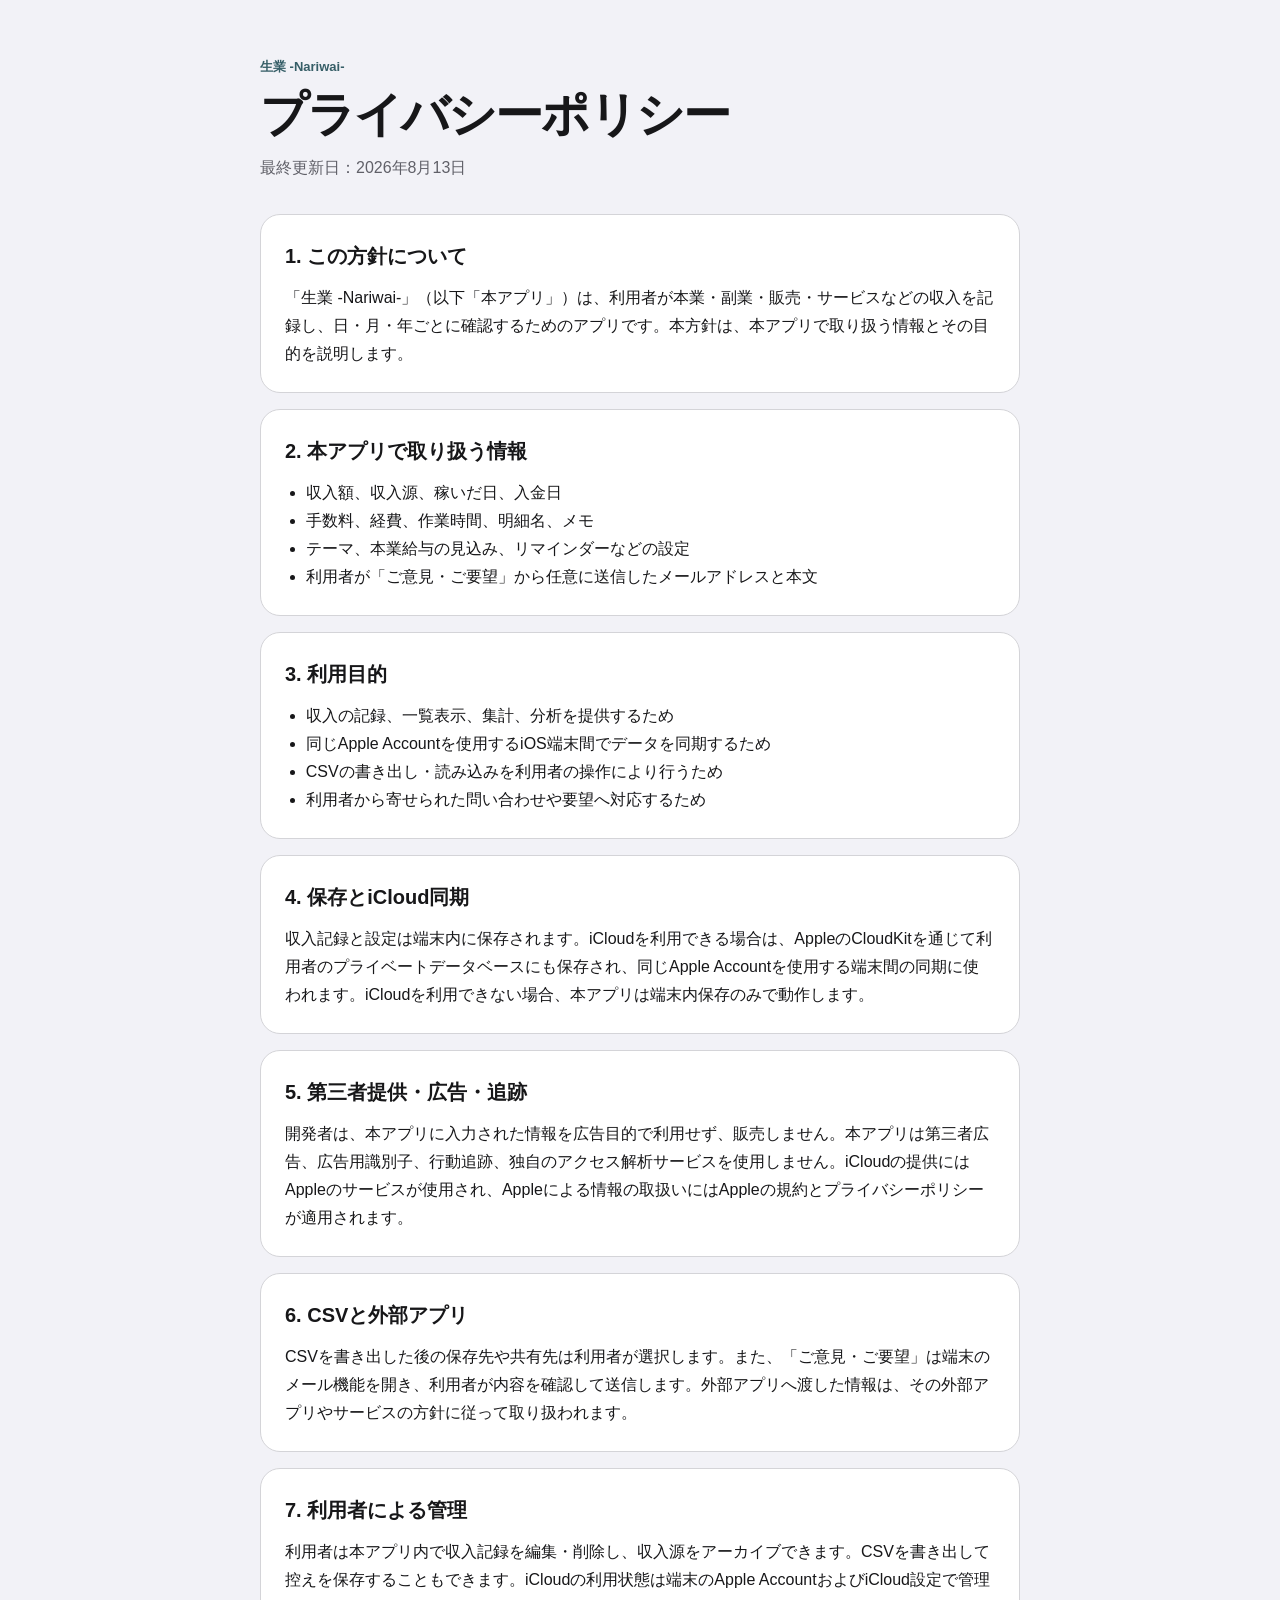
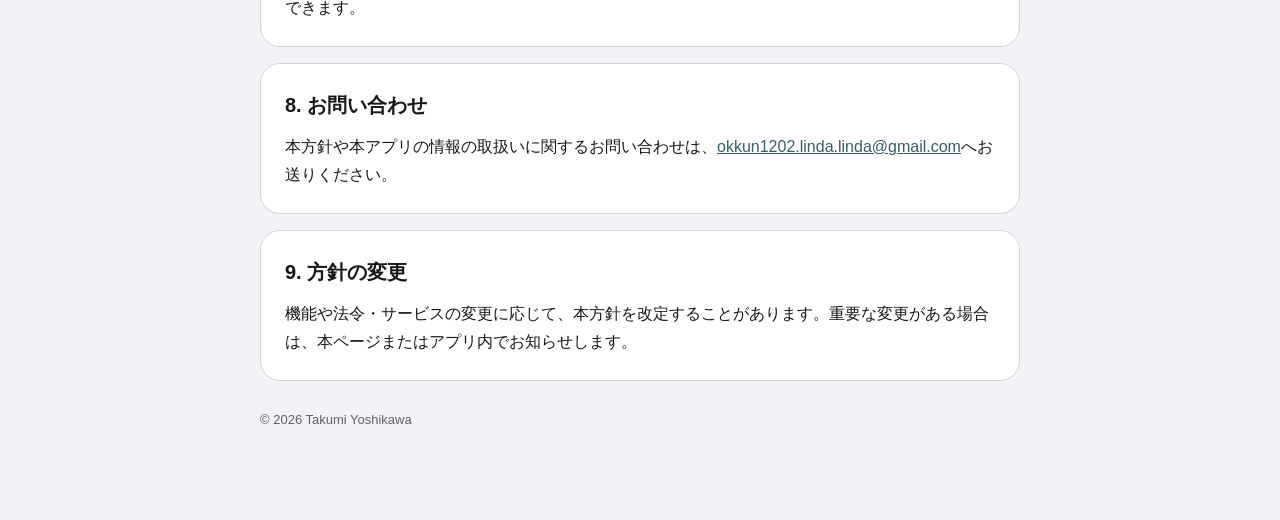
==== privacy/index.html @ fc528f3b "Add approved privacy policy" ====
<!doctype html>
<html lang="ja">
<head>
  <meta charset="utf-8">
  <meta name="viewport" content="width=device-width, initial-scale=1">
  <title>プライバシーポリシー｜生業 -Nariwai-</title>
  <meta name="description" content="生業 -Nariwai- のプライバシーポリシーです。">
  <style>
    :root { color-scheme: light dark; --accent:#365e67; --bg:#f2f2f7; --surface:#fff; --text:#171719; --muted:#606068; --line:#d4d4d8; }
    @media (prefers-color-scheme: dark) { :root { --bg:#000; --surface:#1c1c1e; --text:#f5f5f7; --muted:#aaaab2; --line:#3a3a3c; } }
    * { box-sizing:border-box; }
    body { margin:0; background:var(--bg); color:var(--text); font-family:-apple-system,BlinkMacSystemFont,"Hiragino Sans","Yu Gothic",sans-serif; line-height:1.75; }
    main { width:min(760px,calc(100% - 32px)); margin:0 auto; padding:56px 0 88px; }
    header { margin-bottom:32px; }
    .eyebrow { margin:0 0 8px; color:var(--accent); font-size:13px; font-weight:700; }
    h1 { margin:0; font-size:clamp(30px,7vw,48px); letter-spacing:-.04em; line-height:1.15; }
    .updated { margin:12px 0 0; color:var(--muted); }
    section { margin-top:16px; padding:24px; border:1px solid var(--line); border-radius:20px; background:var(--surface); }
    h2 { margin:0 0 10px; font-size:20px; }
    p, ul { margin:0; }
    ul { padding-left:1.3em; }
    a { color:var(--accent); }
    footer { margin-top:28px; color:var(--muted); font-size:13px; }
  </style>
</head>
<body>
  <main>
    <header>
      <p class="eyebrow">生業 -Nariwai-</p>
      <h1>プライバシーポリシー</h1>
      <p class="updated">最終更新日：2026年8月13日</p>
    </header>

    <section>
      <h2>1. この方針について</h2>
      <p>「生業 -Nariwai-」（以下「本アプリ」）は、利用者が本業・副業・販売・サービスなどの収入を記録し、日・月・年ごとに確認するためのアプリです。本方針は、本アプリで取り扱う情報とその目的を説明します。</p>
    </section>

    <section>
      <h2>2. 本アプリで取り扱う情報</h2>
      <ul>
        <li>収入額、収入源、稼いだ日、入金日</li>
        <li>手数料、経費、作業時間、明細名、メモ</li>
        <li>テーマ、本業給与の見込み、リマインダーなどの設定</li>
        <li>利用者が「ご意見・ご要望」から任意に送信したメールアドレスと本文</li>
      </ul>
    </section>

    <section>
      <h2>3. 利用目的</h2>
      <ul>
        <li>収入の記録、一覧表示、集計、分析を提供するため</li>
        <li>同じApple Accountを使用するiOS端末間でデータを同期するため</li>
        <li>CSVの書き出し・読み込みを利用者の操作により行うため</li>
        <li>利用者から寄せられた問い合わせや要望へ対応するため</li>
      </ul>
    </section>

    <section>
      <h2>4. 保存とiCloud同期</h2>
      <p>収入記録と設定は端末内に保存されます。iCloudを利用できる場合は、AppleのCloudKitを通じて利用者のプライベートデータベースにも保存され、同じApple Accountを使用する端末間の同期に使われます。iCloudを利用できない場合、本アプリは端末内保存のみで動作します。</p>
    </section>

    <section>
      <h2>5. 第三者提供・広告・追跡</h2>
      <p>開発者は、本アプリに入力された情報を広告目的で利用せず、販売しません。本アプリは第三者広告、広告用識別子、行動追跡、独自のアクセス解析サービスを使用しません。iCloudの提供にはAppleのサービスが使用され、Appleによる情報の取扱いにはAppleの規約とプライバシーポリシーが適用されます。</p>
    </section>

    <section>
      <h2>6. CSVと外部アプリ</h2>
      <p>CSVを書き出した後の保存先や共有先は利用者が選択します。また、「ご意見・ご要望」は端末のメール機能を開き、利用者が内容を確認して送信します。外部アプリへ渡した情報は、その外部アプリやサービスの方針に従って取り扱われます。</p>
    </section>

    <section>
      <h2>7. 利用者による管理</h2>
      <p>利用者は本アプリ内で収入記録を編集・削除し、収入源をアーカイブできます。CSVを書き出して控えを保存することもできます。iCloudの利用状態は端末のApple AccountおよびiCloud設定で管理できます。</p>
    </section>

    <section>
      <h2>8. お問い合わせ</h2>
      <p>本方針や本アプリの情報の取扱いに関するお問い合わせは、<a href="mailto:okkun1202.linda.linda@gmail.com">okkun1202.linda.linda@gmail.com</a>へお送りください。</p>
    </section>

    <section>
      <h2>9. 方針の変更</h2>
      <p>機能や法令・サービスの変更に応じて、本方針を改定することがあります。重要な変更がある場合は、本ページまたはアプリ内でお知らせします。</p>
    </section>

    <footer>© 2026 Takumi Yoshikawa</footer>
  </main>
</body>
</html>
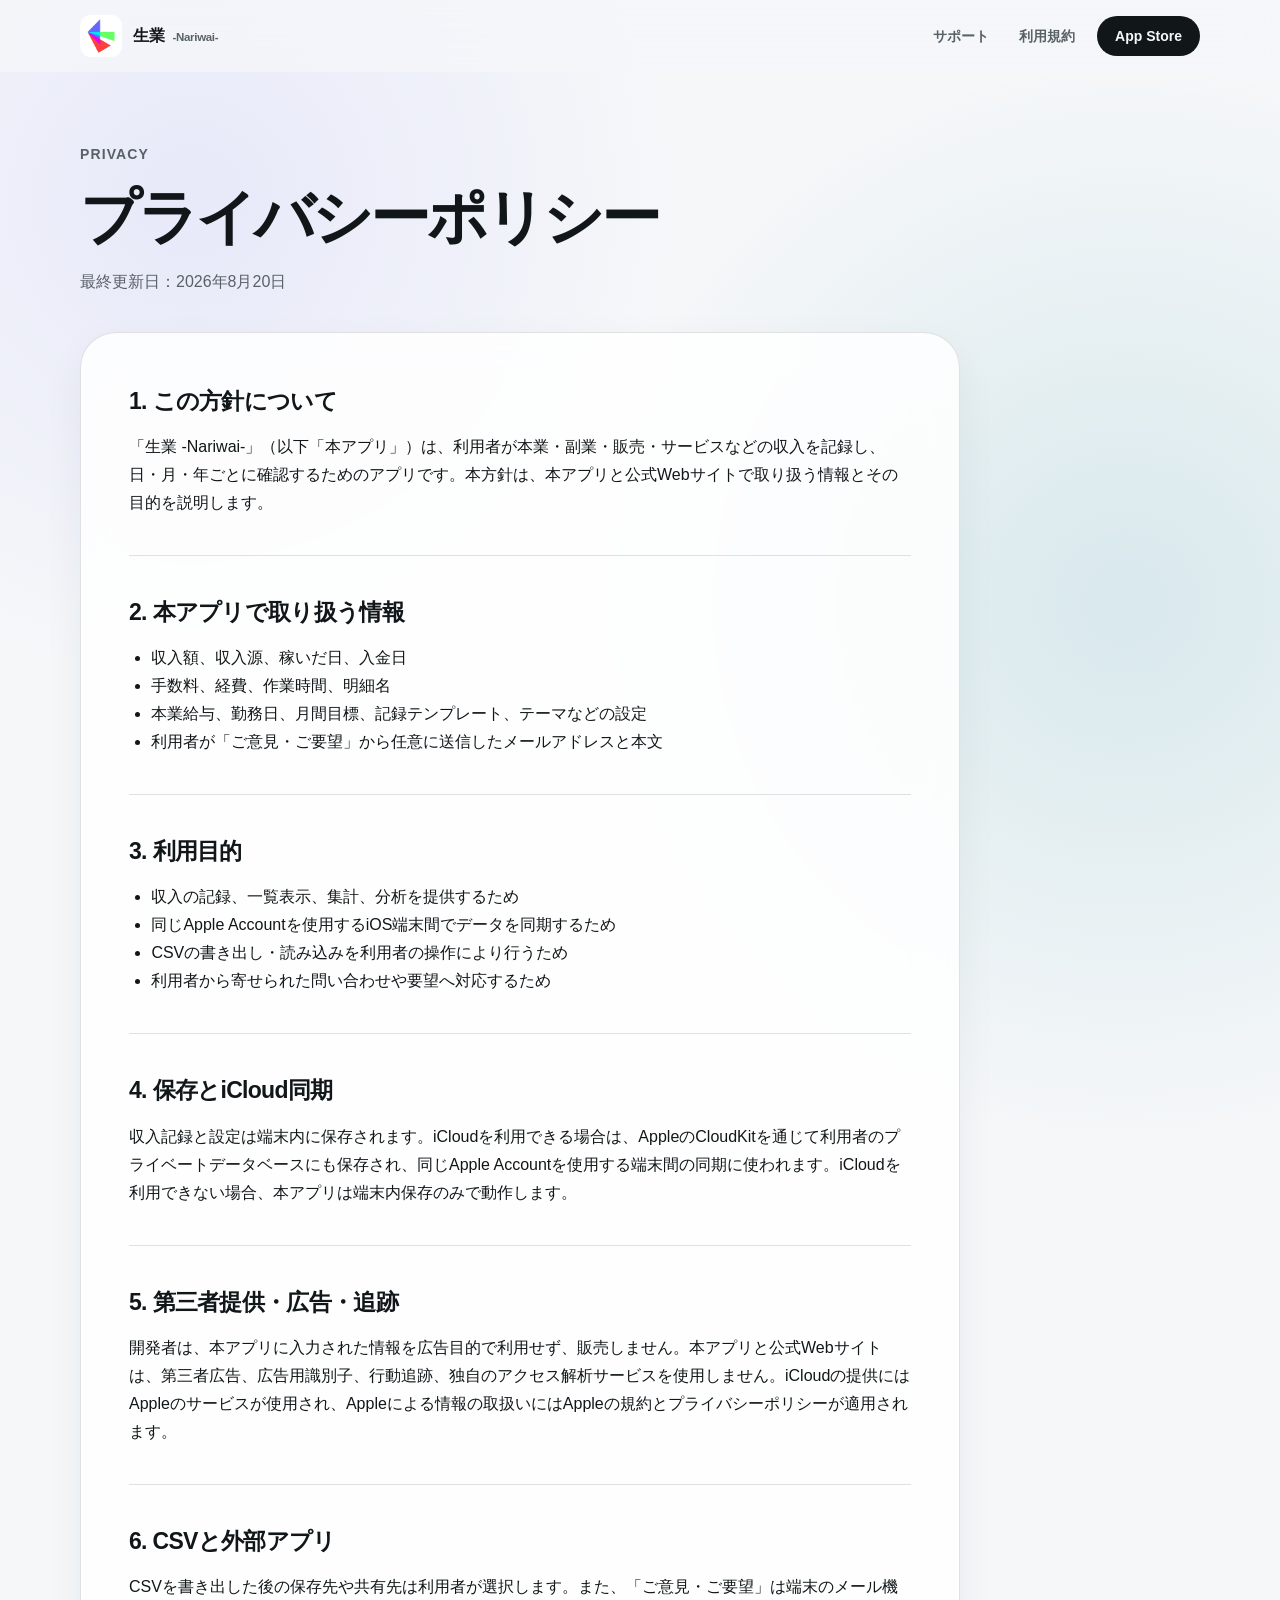
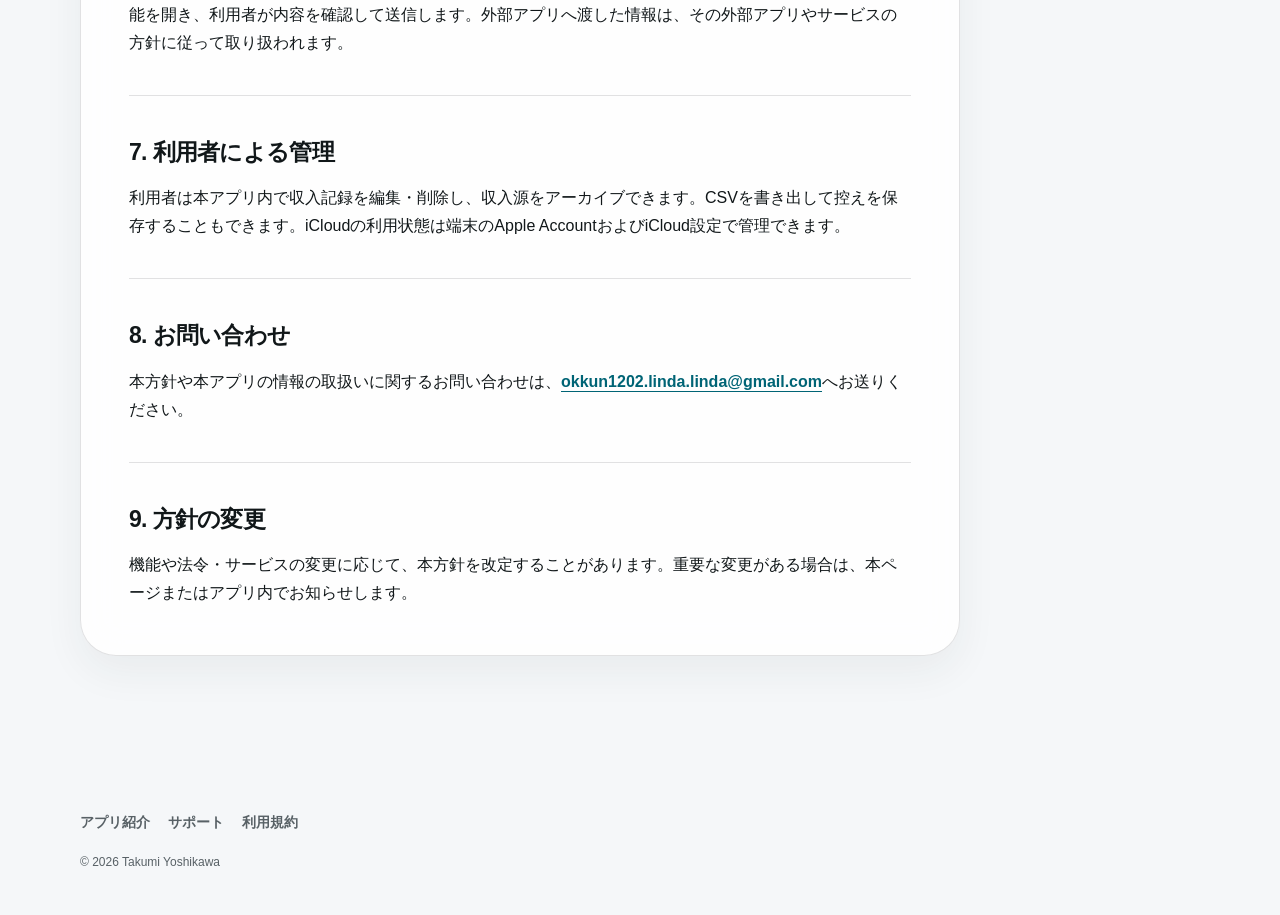
==== commit 5ae0e234: "Build official Nariwai landing page" ====
--- a/privacy/index.html
+++ b/privacy/index.html
@@ -1,92 +1,29 @@
 <!doctype html>
 <html lang="ja">
 <head>
-  <meta charset="utf-8">
-  <meta name="viewport" content="width=device-width, initial-scale=1">
+  <meta charset="utf-8"><meta name="viewport" content="width=device-width,initial-scale=1">
   <title>プライバシーポリシー｜生業 -Nariwai-</title>
-  <meta name="description" content="生業 -Nariwai- のプライバシーポリシーです。">
-  <style>
-    :root { color-scheme: light dark; --accent:#365e67; --bg:#f2f2f7; --surface:#fff; --text:#171719; --muted:#606068; --line:#d4d4d8; }
-    @media (prefers-color-scheme: dark) { :root { --bg:#000; --surface:#1c1c1e; --text:#f5f5f7; --muted:#aaaab2; --line:#3a3a3c; } }
-    * { box-sizing:border-box; }
-    body { margin:0; background:var(--bg); color:var(--text); font-family:-apple-system,BlinkMacSystemFont,"Hiragino Sans","Yu Gothic",sans-serif; line-height:1.75; }
-    main { width:min(760px,calc(100% - 32px)); margin:0 auto; padding:56px 0 88px; }
-    header { margin-bottom:32px; }
-    .eyebrow { margin:0 0 8px; color:var(--accent); font-size:13px; font-weight:700; }
-    h1 { margin:0; font-size:clamp(30px,7vw,48px); letter-spacing:-.04em; line-height:1.15; }
-    .updated { margin:12px 0 0; color:var(--muted); }
-    section { margin-top:16px; padding:24px; border:1px solid var(--line); border-radius:20px; background:var(--surface); }
-    h2 { margin:0 0 10px; font-size:20px; }
-    p, ul { margin:0; }
-    ul { padding-left:1.3em; }
-    a { color:var(--accent); }
-    footer { margin-top:28px; color:var(--muted); font-size:13px; }
-  </style>
+  <meta name="description" content="生業 -Nariwai- が取り扱う情報、端末内保存、iCloud同期、広告・追跡の有無について説明します。">
+  <link rel="canonical" href="https://okkun1202lindalinda-ship-it.github.io/nariwai-app/privacy/">
+  <link rel="icon" href="../assets/app-icon.png" type="image/png"><link rel="stylesheet" href="../assets/styles.css">
 </head>
 <body>
-  <main>
-    <header>
-      <p class="eyebrow">生業 -Nariwai-</p>
-      <h1>プライバシーポリシー</h1>
-      <p class="updated">最終更新日：2026年8月13日</p>
-    </header>
-
-    <section>
-      <h2>1. この方針について</h2>
-      <p>「生業 -Nariwai-」（以下「本アプリ」）は、利用者が本業・副業・販売・サービスなどの収入を記録し、日・月・年ごとに確認するためのアプリです。本方針は、本アプリで取り扱う情報とその目的を説明します。</p>
-    </section>
-
-    <section>
-      <h2>2. 本アプリで取り扱う情報</h2>
-      <ul>
-        <li>収入額、収入源、稼いだ日、入金日</li>
-        <li>手数料、経費、作業時間、明細名、メモ</li>
-        <li>テーマ、本業給与の見込み、リマインダーなどの設定</li>
-        <li>利用者が「ご意見・ご要望」から任意に送信したメールアドレスと本文</li>
-      </ul>
-    </section>
-
-    <section>
-      <h2>3. 利用目的</h2>
-      <ul>
-        <li>収入の記録、一覧表示、集計、分析を提供するため</li>
-        <li>同じApple Accountを使用するiOS端末間でデータを同期するため</li>
-        <li>CSVの書き出し・読み込みを利用者の操作により行うため</li>
-        <li>利用者から寄せられた問い合わせや要望へ対応するため</li>
-      </ul>
-    </section>
-
-    <section>
-      <h2>4. 保存とiCloud同期</h2>
-      <p>収入記録と設定は端末内に保存されます。iCloudを利用できる場合は、AppleのCloudKitを通じて利用者のプライベートデータベースにも保存され、同じApple Accountを使用する端末間の同期に使われます。iCloudを利用できない場合、本アプリは端末内保存のみで動作します。</p>
-    </section>
-
-    <section>
-      <h2>5. 第三者提供・広告・追跡</h2>
-      <p>開発者は、本アプリに入力された情報を広告目的で利用せず、販売しません。本アプリは第三者広告、広告用識別子、行動追跡、独自のアクセス解析サービスを使用しません。iCloudの提供にはAppleのサービスが使用され、Appleによる情報の取扱いにはAppleの規約とプライバシーポリシーが適用されます。</p>
-    </section>
-
-    <section>
-      <h2>6. CSVと外部アプリ</h2>
-      <p>CSVを書き出した後の保存先や共有先は利用者が選択します。また、「ご意見・ご要望」は端末のメール機能を開き、利用者が内容を確認して送信します。外部アプリへ渡した情報は、その外部アプリやサービスの方針に従って取り扱われます。</p>
-    </section>
-
-    <section>
-      <h2>7. 利用者による管理</h2>
-      <p>利用者は本アプリ内で収入記録を編集・削除し、収入源をアーカイブできます。CSVを書き出して控えを保存することもできます。iCloudの利用状態は端末のApple AccountおよびiCloud設定で管理できます。</p>
-    </section>
-
-    <section>
-      <h2>8. お問い合わせ</h2>
-      <p>本方針や本アプリの情報の取扱いに関するお問い合わせは、<a href="mailto:okkun1202.linda.linda@gmail.com">okkun1202.linda.linda@gmail.com</a>へお送りください。</p>
-    </section>
-
-    <section>
-      <h2>9. 方針の変更</h2>
-      <p>機能や法令・サービスの変更に応じて、本方針を改定することがあります。重要な変更がある場合は、本ページまたはアプリ内でお知らせします。</p>
-    </section>
-
-    <footer>© 2026 Takumi Yoshikawa</footer>
-  </main>
+  <a class="skip-link" href="#main">本文へ移動</a>
+  <header class="site-header"><div class="container header-inner"><a class="brand" href="../"><img src="../assets/app-icon.png" alt="" width="42" height="42"><span>生業 <small>-Nariwai-</small></span></a><nav class="site-nav" aria-label="プライバシーメニュー"><a href="../support/">サポート</a><a href="../terms/">利用規約</a><a class="nav-cta" href="https://apps.apple.com/jp/app/%E7%94%9F%E6%A5%AD-nariwai/id6801045316">App Store</a></nav></div></header>
+  <main id="main" class="document-page"><div class="container">
+    <header class="document-header"><p class="eyebrow">PRIVACY</p><h1>プライバシーポリシー</h1><p>最終更新日：2026年8月20日</p></header>
+    <div class="document-card">
+      <section><h2>1. この方針について</h2><p>「生業 -Nariwai-」（以下「本アプリ」）は、利用者が本業・副業・販売・サービスなどの収入を記録し、日・月・年ごとに確認するためのアプリです。本方針は、本アプリと公式Webサイトで取り扱う情報とその目的を説明します。</p></section>
+      <section><h2>2. 本アプリで取り扱う情報</h2><ul><li>収入額、収入源、稼いだ日、入金日</li><li>手数料、経費、作業時間、明細名</li><li>本業給与、勤務日、月間目標、記録テンプレート、テーマなどの設定</li><li>利用者が「ご意見・ご要望」から任意に送信したメールアドレスと本文</li></ul></section>
+      <section><h2>3. 利用目的</h2><ul><li>収入の記録、一覧表示、集計、分析を提供するため</li><li>同じApple Accountを使用するiOS端末間でデータを同期するため</li><li>CSVの書き出し・読み込みを利用者の操作により行うため</li><li>利用者から寄せられた問い合わせや要望へ対応するため</li></ul></section>
+      <section><h2>4. 保存とiCloud同期</h2><p>収入記録と設定は端末内に保存されます。iCloudを利用できる場合は、AppleのCloudKitを通じて利用者のプライベートデータベースにも保存され、同じApple Accountを使用する端末間の同期に使われます。iCloudを利用できない場合、本アプリは端末内保存のみで動作します。</p></section>
+      <section><h2>5. 第三者提供・広告・追跡</h2><p>開発者は、本アプリに入力された情報を広告目的で利用せず、販売しません。本アプリと公式Webサイトは、第三者広告、広告用識別子、行動追跡、独自のアクセス解析サービスを使用しません。iCloudの提供にはAppleのサービスが使用され、Appleによる情報の取扱いにはAppleの規約とプライバシーポリシーが適用されます。</p></section>
+      <section><h2>6. CSVと外部アプリ</h2><p>CSVを書き出した後の保存先や共有先は利用者が選択します。また、「ご意見・ご要望」は端末のメール機能を開き、利用者が内容を確認して送信します。外部アプリへ渡した情報は、その外部アプリやサービスの方針に従って取り扱われます。</p></section>
+      <section><h2>7. 利用者による管理</h2><p>利用者は本アプリ内で収入記録を編集・削除し、収入源をアーカイブできます。CSVを書き出して控えを保存することもできます。iCloudの利用状態は端末のApple AccountおよびiCloud設定で管理できます。</p></section>
+      <section><h2>8. お問い合わせ</h2><p>本方針や本アプリの情報の取扱いに関するお問い合わせは、<a class="text-link" href="mailto:okkun1202.linda.linda@gmail.com">okkun1202.linda.linda@gmail.com</a>へお送りください。</p></section>
+      <section><h2>9. 方針の変更</h2><p>機能や法令・サービスの変更に応じて、本方針を改定することがあります。重要な変更がある場合は、本ページまたはアプリ内でお知らせします。</p></section>
+    </div>
+  </div></main>
+  <footer class="site-footer"><div class="container"><div class="footer-links"><a href="../">アプリ紹介</a><a href="../support/">サポート</a><a href="../terms/">利用規約</a></div><p class="copyright">© 2026 Takumi Yoshikawa</p></div></footer>
 </body>
 </html>
--- a/assets/styles.css
+++ b/assets/styles.css
@@ -0,0 +1,22 @@
+:root{color-scheme:light dark;--accent:#087f91;--accent-strong:#006475;--accent-soft:#dff4f6;--bg:#f5f7f9;--surface:rgba(255,255,255,.84);--solid:#fff;--muted-bg:#edf1f3;--text:#111719;--muted:#586166;--line:rgba(17,23,25,.12);--shadow:0 24px 70px rgba(27,48,54,.12);--xl:36px;--lg:26px;--md:18px}
+@media(prefers-color-scheme:dark){:root{--accent:#75d7e4;--accent-strong:#a4e8f0;--accent-soft:#173b41;--bg:#090c0d;--surface:rgba(24,29,31,.84);--solid:#181d1f;--muted-bg:#202729;--text:#f4f7f8;--muted:#aab3b6;--line:rgba(255,255,255,.12);--shadow:0 28px 80px rgba(0,0,0,.38)}}
+*{box-sizing:border-box}html{scroll-behavior:smooth}body{margin:0;background:radial-gradient(circle at 15% 8%,rgba(99,91,255,.09),transparent 30rem),radial-gradient(circle at 88% 24%,rgba(8,127,145,.12),transparent 34rem),var(--bg);color:var(--text);font-family:-apple-system,BlinkMacSystemFont,"Hiragino Sans","Yu Gothic",sans-serif;line-height:1.75;-webkit-font-smoothing:antialiased}img{display:block;max-width:100%}a{color:inherit}button,summary,a{-webkit-tap-highlight-color:transparent}:focus-visible{outline:3px solid var(--accent);outline-offset:4px}.container{width:min(1120px,calc(100% - 40px));margin-inline:auto}
+.skip-link{position:fixed;z-index:100;top:10px;left:10px;padding:10px 16px;border-radius:999px;background:var(--text);color:var(--bg);transform:translateY(-160%);transition:transform .2s}.skip-link:focus{transform:translateY(0)}
+.site-header{position:sticky;z-index:30;top:0;background:var(--bg);background:color-mix(in srgb,var(--bg) 78%,transparent);backdrop-filter:blur(22px) saturate(150%);-webkit-backdrop-filter:blur(22px) saturate(150%)}.header-inner{min-height:72px;display:flex;align-items:center;justify-content:space-between;gap:24px}.brand{display:inline-flex;align-items:center;gap:11px;color:var(--text);font-weight:800;text-decoration:none;letter-spacing:-.02em}.brand img{width:42px;height:42px;border-radius:11px}.brand small{margin-left:4px;color:var(--muted);font-size:.72em;font-weight:600}.site-nav{display:flex;align-items:center;gap:6px}.site-nav a{padding:8px 12px;border-radius:999px;color:var(--muted);font-size:14px;font-weight:700;text-decoration:none}.site-nav a:hover{background:var(--surface);color:var(--text)}.site-nav .nav-cta{margin-left:4px;padding-inline:18px;background:var(--text);color:var(--bg)}
+.hero{position:relative;overflow:hidden;padding:92px 0 112px}.hero-grid{display:grid;grid-template-columns:minmax(0,1.08fr) minmax(340px,.72fr);align-items:center;gap:clamp(52px,8vw,108px)}.eyebrow{margin:0 0 16px;color:var(--accent-strong);font-size:14px;font-weight:800;letter-spacing:.08em}.hero h1{margin:0;font-size:clamp(46px,6.6vw,78px);letter-spacing:-.065em;line-height:1.06}.hero h1 span{display:block}.hero h1 .question{color:var(--accent-strong)}.hero-lead{max-width:640px;margin:26px 0 0;color:var(--muted);font-size:clamp(17px,2vw,21px);line-height:1.9}.hero-actions{display:flex;align-items:center;gap:18px;margin-top:32px;flex-wrap:wrap}.app-store-badge{border-radius:9px}.app-store-badge img{width:174px;height:auto}.hero-meta{margin:14px 0 0;color:var(--muted);font-size:13px}
+.hero-visual{position:relative;width:min(100%,390px);justify-self:center}.hero-visual:before,.hero-visual:after{content:"";position:absolute;z-index:-1;border-radius:999px;transform:rotate(-18deg)}.hero-visual:before{width:360px;height:120px;top:12%;right:-42%;background:linear-gradient(90deg,rgba(99,91,255,.62),rgba(18,209,221,.56),rgba(88,245,103,.46))}.hero-visual:after{width:330px;height:130px;bottom:8%;left:-48%;background:linear-gradient(90deg,rgba(255,65,69,.5),rgba(233,0,229,.42),rgba(99,91,255,.48))}.phone{padding:10px;border:1px solid var(--line);border-radius:50px;background:rgba(255,255,255,.55);box-shadow:var(--shadow);backdrop-filter:blur(24px);-webkit-backdrop-filter:blur(24px)}.phone-screen{overflow:hidden;aspect-ratio:660/1360;border-radius:41px;background:#eef2f5}.phone-screen img{width:100%;height:100%;object-fit:cover;object-position:top}
+.section{padding:104px 0}.section-compact{padding:74px 0}.section-header{max-width:760px;margin-bottom:46px}.section-header h2,.manifesto h2,.developer-copy h2,.price-copy h2,.final-cta h2{margin:0;font-size:clamp(34px,5vw,58px);letter-spacing:-.05em;line-height:1.18}.section-header p,.manifesto p,.developer-copy p,.price-copy p{margin:18px 0 0;color:var(--muted);font-size:17px}
+.manifesto-wrap{overflow:hidden;border-radius:var(--xl);background:#111719;color:#f6fafb;box-shadow:var(--shadow)}.manifesto{position:relative;padding:clamp(42px,7vw,82px)}.manifesto:after{content:"生";position:absolute;right:-20px;bottom:-110px;color:rgba(255,255,255,.045);font-size:clamp(260px,46vw,520px);font-weight:900;line-height:1}.manifesto p{position:relative;z-index:1;max-width:720px;color:#b9c4c7}.manifesto strong{color:#fff}
+.feature-grid{display:grid;grid-template-columns:repeat(3,minmax(0,1fr));gap:18px}.feature-card,.trust-card,.document-card,.price-card{border:1px solid var(--line);background:var(--surface);box-shadow:0 16px 40px rgba(27,48,54,.06);backdrop-filter:blur(20px);-webkit-backdrop-filter:blur(20px)}.feature-card{min-height:270px;padding:28px;border-radius:var(--lg)}.feature-icon{width:48px;height:48px;display:grid;place-items:center;border-radius:15px;background:var(--accent-soft);color:var(--accent-strong)}.feature-icon svg{width:25px;height:25px;fill:none;stroke:currentColor;stroke-width:1.8}.feature-card h3{margin:24px 0 8px;font-size:21px;letter-spacing:-.025em}.feature-card p{margin:0;color:var(--muted);font-size:15px}
+.steps{display:grid;grid-template-columns:repeat(3,1fr);gap:2px;overflow:hidden;border:1px solid var(--line);border-radius:var(--xl);background:var(--line)}.step{padding:36px;background:var(--solid)}.step-number{color:var(--accent-strong);font-size:13px;font-weight:900;letter-spacing:.12em}.step h3{margin:12px 0 6px;font-size:23px;letter-spacing:-.03em}.step p{margin:0;color:var(--muted)}
+.showcase-list{display:grid;gap:32px}.showcase{display:grid;grid-template-columns:minmax(0,.9fr) minmax(340px,1.1fr);align-items:center;gap:clamp(42px,8vw,100px);padding:clamp(28px,5vw,58px);border:1px solid var(--line);border-radius:var(--xl);background:var(--surface);overflow:hidden}.showcase:nth-child(even) .showcase-copy{order:2}.showcase-copy h3{margin:0;font-size:clamp(30px,4vw,44px);letter-spacing:-.045em;line-height:1.2}.showcase-copy p{margin:16px 0 0;color:var(--muted)}.showcase-label{margin:0 0 12px!important;color:var(--accent-strong)!important;font-size:13px;font-weight:900;letter-spacing:.1em}.screen-stage{display:flex;justify-content:center;gap:14px;min-width:0}.screen-shot{width:min(100%,294px);padding:8px;border:1px solid var(--line);border-radius:34px;background:var(--solid);box-shadow:0 20px 50px rgba(27,48,54,.15)}.screen-shot img{border-radius:27px}.screen-shot.secondary{width:min(47%,245px);transform:translateY(28px)}
+.trust-grid{display:grid;grid-template-columns:repeat(4,1fr);gap:16px}.trust-card{padding:24px;border-radius:var(--md)}.trust-card strong{display:block;font-size:17px}.trust-card span{display:block;margin-top:6px;color:var(--muted);font-size:14px}
+.developer{display:grid;grid-template-columns:280px 1fr;gap:clamp(42px,7vw,92px);align-items:center}.developer-mark{padding:36px;border:1px solid var(--line);border-radius:var(--xl);background:var(--surface);box-shadow:var(--shadow)}.developer-mark img{width:100%;border-radius:22%}.developer-name{margin-top:24px!important;color:var(--text)!important;font-weight:800}.text-link{color:var(--accent-strong);font-weight:800;text-underline-offset:4px}
+.price-card{display:grid;grid-template-columns:1fr auto;align-items:center;gap:40px;padding:clamp(32px,5vw,58px);border-radius:var(--xl)}.price-badge{min-width:190px;padding:26px 30px;border-radius:var(--lg);background:var(--text);color:var(--bg);text-align:center}.price-badge strong{display:block;font-size:38px;letter-spacing:-.05em}.price-badge span{font-size:13px;opacity:.72}
+.faq-list{display:grid;gap:10px}.faq-list details{border:1px solid var(--line);border-radius:var(--md);background:var(--surface)}.faq-list summary{padding:20px 56px 20px 22px;cursor:pointer;font-weight:800;list-style:none;position:relative}.faq-list summary::-webkit-details-marker{display:none}.faq-list summary:after{content:"+";position:absolute;right:22px;top:50%;transform:translateY(-50%);color:var(--accent-strong);font-size:24px}.faq-list details[open] summary:after{content:"−"}.faq-list details p{margin:0;padding:0 22px 22px;color:var(--muted)}
+.final-cta{padding:clamp(48px,8vw,88px);border-radius:var(--xl);background:linear-gradient(135deg,#006b7d,#111719 66%);color:#fff;text-align:center;box-shadow:var(--shadow)}.final-cta p{margin:18px auto 28px;max-width:620px;color:#c2d7da}.button{display:inline-flex;min-height:48px;align-items:center;justify-content:center;padding:12px 22px;border-radius:999px;background:var(--text);color:var(--bg);font-weight:800;text-decoration:none}.button-light{background:#fff;color:#111719}.button-outline{border:1px solid var(--line);background:transparent;color:var(--text)}
+.site-footer{padding:58px 0 42px}.footer-main{display:flex;justify-content:space-between;gap:28px;align-items:flex-start}.footer-links{display:flex;flex-wrap:wrap;gap:8px 18px}.footer-links a{color:var(--muted);font-size:14px;font-weight:700;text-decoration:none}.footer-links a:hover{color:var(--text)}.legal-copy{max-width:760px;margin:30px 0 0;color:var(--muted);font-size:11px;line-height:1.6}.copyright{margin:18px 0 0;color:var(--muted);font-size:12px}
+.document-page{padding:70px 0 96px}.document-header{max-width:780px;margin-bottom:36px}.document-header h1{margin:0;font-size:clamp(38px,7vw,60px);letter-spacing:-.05em;line-height:1.15}.document-header p{color:var(--muted)}.document-card{max-width:880px;padding:clamp(24px,5vw,48px);border-radius:var(--xl)}.document-card section+section{margin-top:38px;padding-top:36px;border-top:1px solid var(--line)}.document-card h2{margin:0 0 12px;font-size:23px;letter-spacing:-.03em}.document-card h3{margin:24px 0 6px;font-size:17px}.document-card p,.document-card ul,.document-card ol{margin:0}.document-card ul,.document-card ol{padding-left:1.4em}.document-actions{display:flex;flex-wrap:wrap;gap:10px;margin-top:28px}
+@media(max-width:900px){.site-nav a:not(.nav-cta){display:none}.hero-grid{grid-template-columns:1fr}.hero-copy{text-align:center}.hero-lead{margin-inline:auto}.hero-actions{justify-content:center}.hero-meta{text-align:center}.hero-visual{width:min(82vw,390px)}.feature-grid{grid-template-columns:repeat(2,1fr)}.showcase{grid-template-columns:1fr}.showcase:nth-child(even) .showcase-copy{order:initial}.showcase-copy{text-align:center}.trust-grid{grid-template-columns:repeat(2,1fr)}.developer{grid-template-columns:220px 1fr}}
+@media(max-width:640px){.container{width:min(100% - 28px,1120px)}.header-inner{min-height:64px}.brand img{width:36px;height:36px}.brand small{display:none}.site-nav .nav-cta{padding-inline:14px;font-size:13px}.hero{padding:64px 0 82px}.hero h1{font-size:clamp(40px,12vw,58px)}.section{padding:76px 0}.section-compact{padding:56px 0}.feature-grid,.steps,.trust-grid{grid-template-columns:1fr}.feature-card{min-height:auto}.screen-stage{align-items:flex-start}.screen-shot.secondary{transform:translateY(18px)}.developer{grid-template-columns:1fr}.developer-mark{width:min(230px,70vw);margin-inline:auto}.developer-copy{text-align:center}.price-card{grid-template-columns:1fr;text-align:center}.price-badge{min-width:0}.footer-main{flex-direction:column}}
+@media(prefers-reduced-motion:reduce){html{scroll-behavior:auto}*,*:before,*:after{transition-duration:.01ms!important;animation-duration:.01ms!important}}
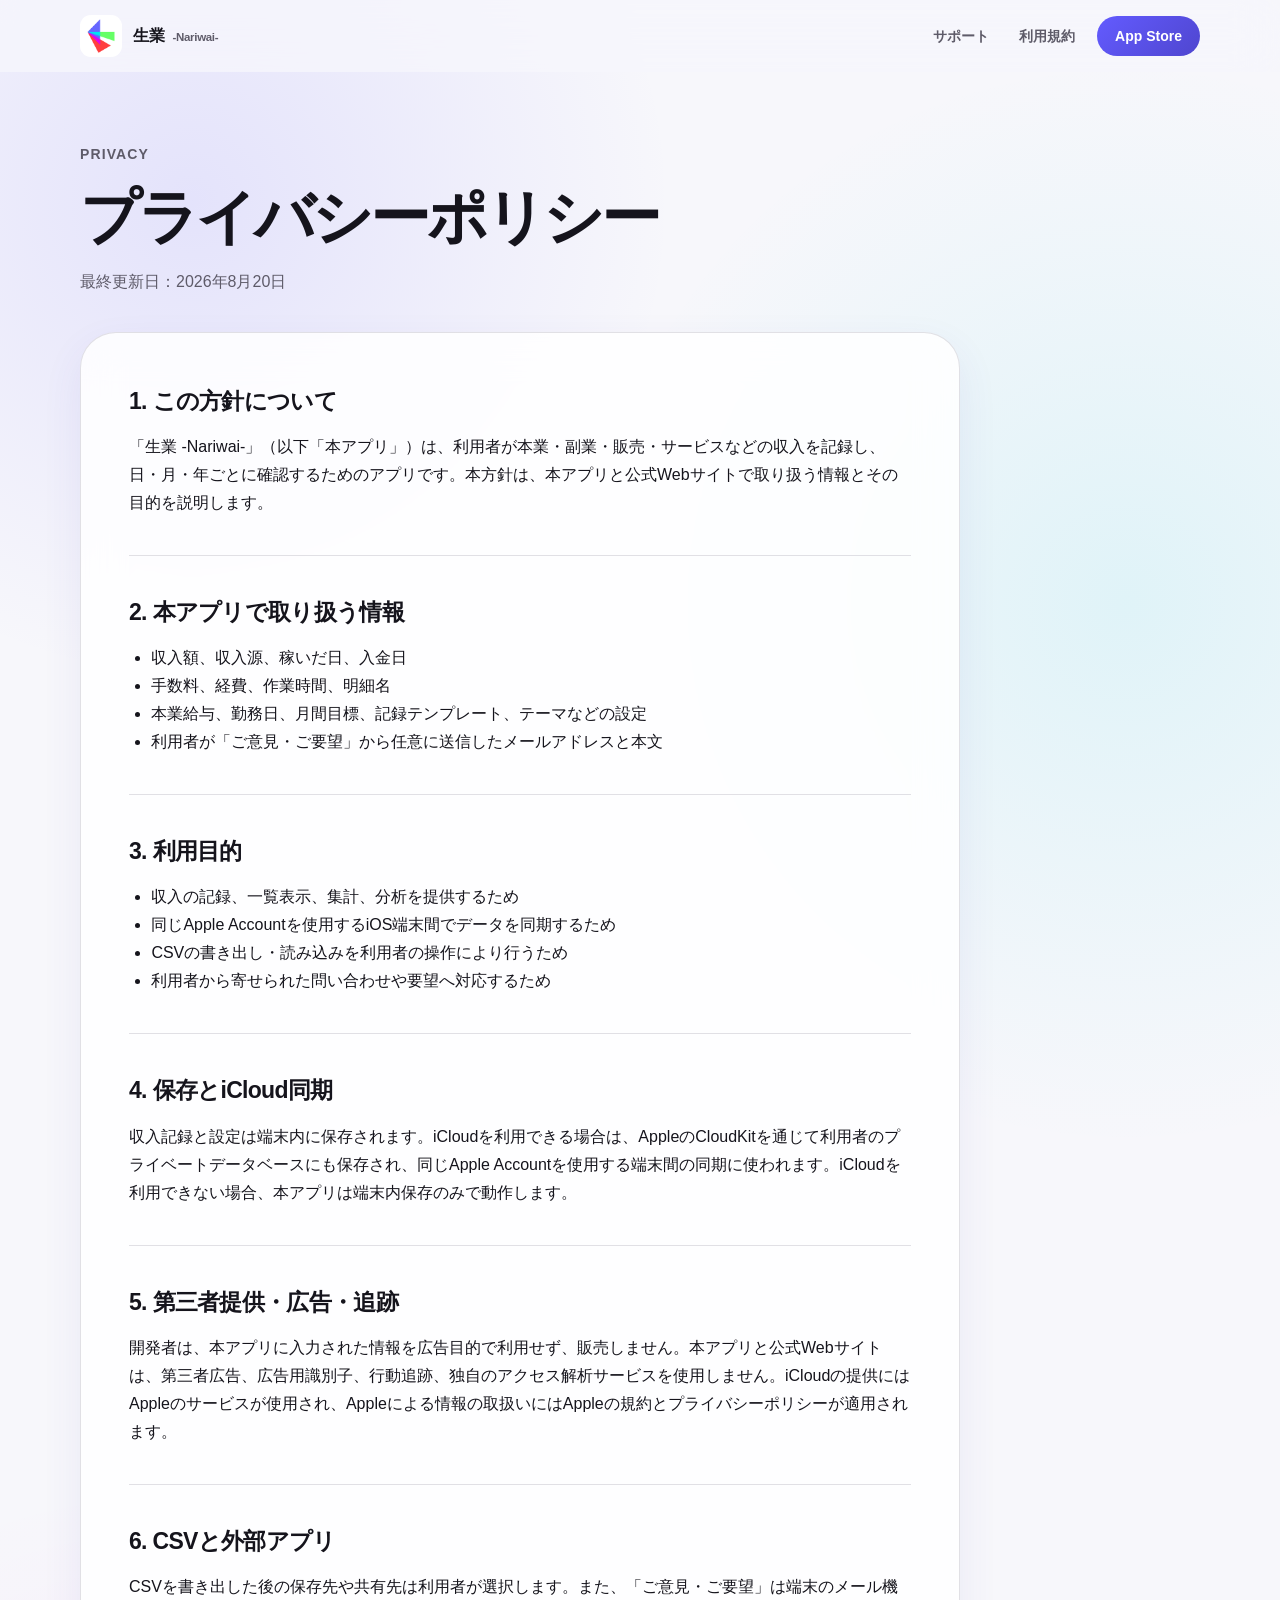
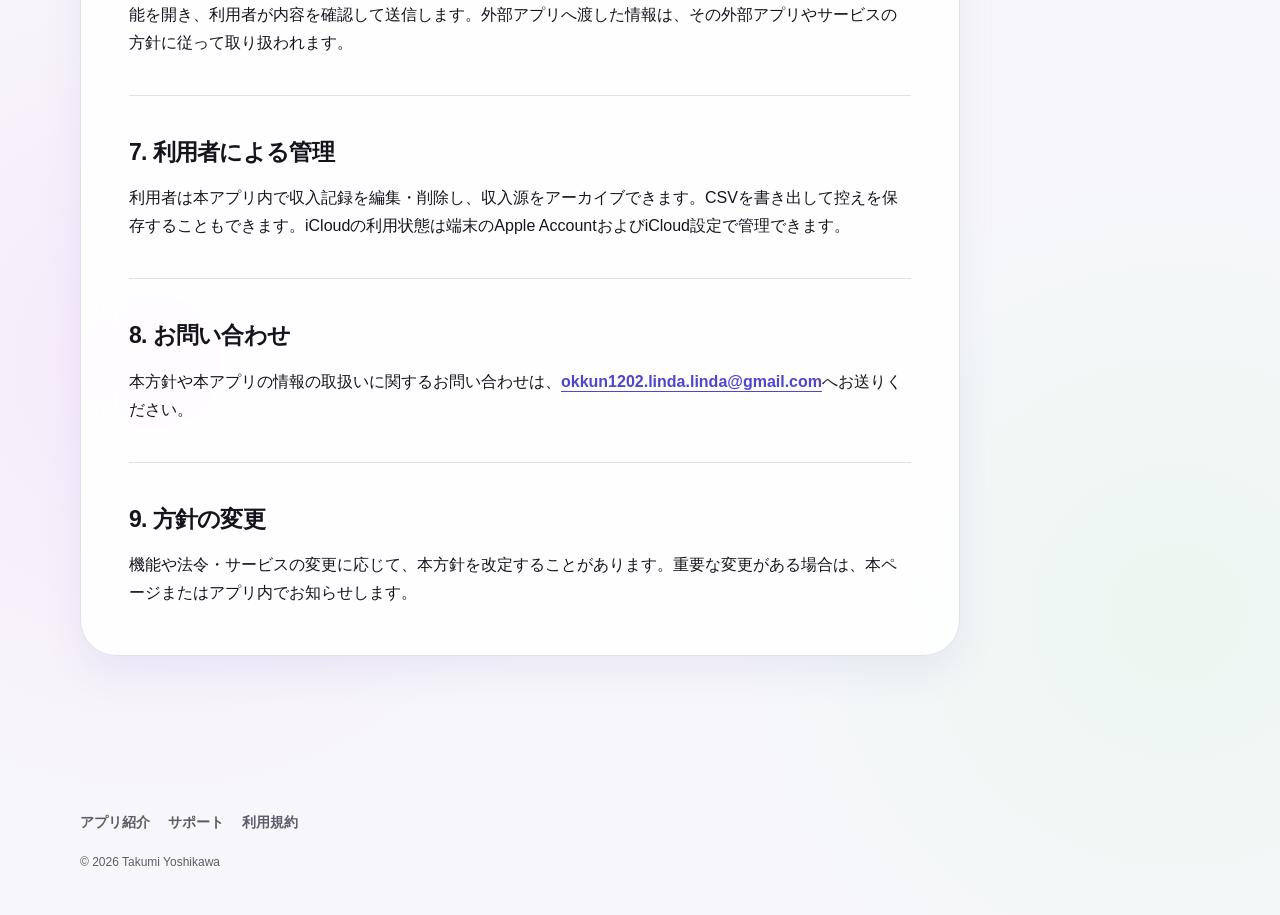
==== commit 463d1f29: "Refine hero crop and align site theme with app icon" ====
--- a/privacy/index.html
+++ b/privacy/index.html
@@ -5,7 +5,7 @@
   <title>プライバシーポリシー｜生業 -Nariwai-</title>
   <meta name="description" content="生業 -Nariwai- が取り扱う情報、端末内保存、iCloud同期、広告・追跡の有無について説明します。">
   <link rel="canonical" href="https://okkun1202lindalinda-ship-it.github.io/nariwai-app/privacy/">
-  <link rel="icon" href="../assets/app-icon.png" type="image/png"><link rel="stylesheet" href="../assets/styles.css">
+  <link rel="icon" href="../assets/app-icon.png" type="image/png"><link rel="stylesheet" href="../assets/styles.css?v=20260820-3">
 </head>
 <body>
   <a class="skip-link" href="#main">本文へ移動</a>
--- a/assets/styles.css
+++ b/assets/styles.css
@@ -1,20 +1,20 @@
-:root{color-scheme:light dark;--accent:#087f91;--accent-strong:#006475;--accent-soft:#dff4f6;--bg:#f5f7f9;--surface:rgba(255,255,255,.84);--solid:#fff;--muted-bg:#edf1f3;--text:#111719;--muted:#586166;--line:rgba(17,23,25,.12);--shadow:0 24px 70px rgba(27,48,54,.12);--xl:36px;--lg:26px;--md:18px}
-@media(prefers-color-scheme:dark){:root{--accent:#75d7e4;--accent-strong:#a4e8f0;--accent-soft:#173b41;--bg:#090c0d;--surface:rgba(24,29,31,.84);--solid:#181d1f;--muted-bg:#202729;--text:#f4f7f8;--muted:#aab3b6;--line:rgba(255,255,255,.12);--shadow:0 28px 80px rgba(0,0,0,.38)}}
-*{box-sizing:border-box}html{scroll-behavior:smooth}body{margin:0;background:radial-gradient(circle at 15% 8%,rgba(99,91,255,.09),transparent 30rem),radial-gradient(circle at 88% 24%,rgba(8,127,145,.12),transparent 34rem),var(--bg);color:var(--text);font-family:-apple-system,BlinkMacSystemFont,"Hiragino Sans","Yu Gothic",sans-serif;line-height:1.75;-webkit-font-smoothing:antialiased}img{display:block;max-width:100%}a{color:inherit}button,summary,a{-webkit-tap-highlight-color:transparent}:focus-visible{outline:3px solid var(--accent);outline-offset:4px}.container{width:min(1120px,calc(100% - 40px));margin-inline:auto}
+:root{color-scheme:light dark;--icon-violet:#635bff;--icon-cyan:#12d1dd;--icon-green:#58f567;--icon-magenta:#e900e5;--icon-red:#ff4145;--accent:var(--icon-violet);--accent-strong:#4f46cf;--accent-soft:#eeedff;--bg:#f7f7fb;--surface:rgba(255,255,255,.86);--solid:#fff;--muted-bg:#f0eff7;--text:#15141c;--muted:#5e5b69;--line:rgba(31,27,58,.13);--shadow:0 24px 70px rgba(76,65,173,.14);--xl:36px;--lg:26px;--md:18px}
+@media(prefers-color-scheme:dark){:root{--accent:#8d88ff;--accent-strong:#bbb8ff;--accent-soft:#292657;--bg:#0c0b12;--surface:rgba(25,24,34,.86);--solid:#191821;--muted-bg:#24222e;--text:#f7f6ff;--muted:#b3b1be;--line:rgba(229,226,255,.14);--shadow:0 28px 80px rgba(0,0,0,.42)}}
+*{box-sizing:border-box}html{scroll-behavior:smooth}body{margin:0;background:radial-gradient(circle at 15% 8%,rgba(99,91,255,.13),transparent 30rem),radial-gradient(circle at 88% 24%,rgba(18,209,221,.1),transparent 34rem),radial-gradient(circle at 12% 78%,rgba(233,0,229,.055),transparent 30rem),radial-gradient(circle at 92% 88%,rgba(88,245,103,.07),transparent 28rem),var(--bg);color:var(--text);font-family:-apple-system,BlinkMacSystemFont,"Hiragino Sans","Yu Gothic",sans-serif;line-height:1.75;-webkit-font-smoothing:antialiased}img{display:block;max-width:100%;height:auto}a{color:inherit}button,summary,a{-webkit-tap-highlight-color:transparent}:focus-visible{outline:3px solid var(--accent);outline-offset:4px}.container{width:min(1120px,calc(100% - 40px));margin-inline:auto}
 .skip-link{position:fixed;z-index:100;top:10px;left:10px;padding:10px 16px;border-radius:999px;background:var(--text);color:var(--bg);transform:translateY(-160%);transition:transform .2s}.skip-link:focus{transform:translateY(0)}
-.site-header{position:sticky;z-index:30;top:0;background:var(--bg);background:color-mix(in srgb,var(--bg) 78%,transparent);backdrop-filter:blur(22px) saturate(150%);-webkit-backdrop-filter:blur(22px) saturate(150%)}.header-inner{min-height:72px;display:flex;align-items:center;justify-content:space-between;gap:24px}.brand{display:inline-flex;align-items:center;gap:11px;color:var(--text);font-weight:800;text-decoration:none;letter-spacing:-.02em}.brand img{width:42px;height:42px;border-radius:11px}.brand small{margin-left:4px;color:var(--muted);font-size:.72em;font-weight:600}.site-nav{display:flex;align-items:center;gap:6px}.site-nav a{padding:8px 12px;border-radius:999px;color:var(--muted);font-size:14px;font-weight:700;text-decoration:none}.site-nav a:hover{background:var(--surface);color:var(--text)}.site-nav .nav-cta{margin-left:4px;padding-inline:18px;background:var(--text);color:var(--bg)}
+.site-header{position:sticky;z-index:30;top:0;background:var(--bg);background:color-mix(in srgb,var(--bg) 78%,transparent);backdrop-filter:blur(22px) saturate(150%);-webkit-backdrop-filter:blur(22px) saturate(150%)}.header-inner{min-height:72px;display:flex;align-items:center;justify-content:space-between;gap:24px}.brand{display:inline-flex;align-items:center;gap:11px;color:var(--text);font-weight:800;text-decoration:none;letter-spacing:-.02em}.brand img{width:42px;height:42px;border-radius:11px}.brand small{margin-left:4px;color:var(--muted);font-size:.72em;font-weight:600}.site-nav{display:flex;align-items:center;gap:6px}.site-nav a{padding:8px 12px;border-radius:999px;color:var(--muted);font-size:14px;font-weight:700;text-decoration:none}.site-nav a:hover{background:var(--surface);color:var(--text)}.site-nav .nav-cta{margin-left:4px;padding-inline:18px;background:linear-gradient(135deg,var(--icon-violet),#4f46cf);color:#fff}
 .hero{position:relative;overflow:hidden;padding:92px 0 112px}.hero-grid{display:grid;grid-template-columns:minmax(0,1.08fr) minmax(340px,.72fr);align-items:center;gap:clamp(52px,8vw,108px)}.eyebrow{margin:0 0 16px;color:var(--accent-strong);font-size:14px;font-weight:800;letter-spacing:.08em}.hero h1{margin:0;font-size:clamp(46px,6.6vw,78px);letter-spacing:-.065em;line-height:1.06}.hero h1 span{display:block}.hero h1 .question{color:var(--accent-strong)}.hero-lead{max-width:640px;margin:26px 0 0;color:var(--muted);font-size:clamp(17px,2vw,21px);line-height:1.9}.hero-actions{display:flex;align-items:center;gap:18px;margin-top:32px;flex-wrap:wrap}.app-store-badge{border-radius:9px}.app-store-badge img{width:174px;height:auto}.hero-meta{margin:14px 0 0;color:var(--muted);font-size:13px}
-.hero-visual{position:relative;width:min(100%,390px);justify-self:center}.hero-visual:before,.hero-visual:after{content:"";position:absolute;z-index:-1;border-radius:999px;transform:rotate(-18deg)}.hero-visual:before{width:360px;height:120px;top:12%;right:-42%;background:linear-gradient(90deg,rgba(99,91,255,.62),rgba(18,209,221,.56),rgba(88,245,103,.46))}.hero-visual:after{width:330px;height:130px;bottom:8%;left:-48%;background:linear-gradient(90deg,rgba(255,65,69,.5),rgba(233,0,229,.42),rgba(99,91,255,.48))}.phone{padding:10px;border:1px solid var(--line);border-radius:50px;background:rgba(255,255,255,.55);box-shadow:var(--shadow);backdrop-filter:blur(24px);-webkit-backdrop-filter:blur(24px)}.phone-screen{overflow:hidden;aspect-ratio:660/1360;border-radius:41px;background:#eef2f5}.phone-screen img{width:100%;height:100%;object-fit:cover;object-position:top}
+.hero-visual{position:relative;width:min(100%,390px);justify-self:center}.hero-visual:before,.hero-visual:after{content:"";position:absolute;z-index:-1;border-radius:999px;transform:rotate(-18deg)}.hero-visual:before{width:360px;height:120px;top:12%;right:-42%;background:linear-gradient(90deg,rgba(99,91,255,.62),rgba(18,209,221,.56),rgba(88,245,103,.46))}.hero-visual:after{width:330px;height:130px;bottom:8%;left:-48%;background:linear-gradient(90deg,rgba(255,65,69,.5),rgba(233,0,229,.42),rgba(99,91,255,.48))}.phone{padding:10px;border:1px solid var(--line);border-radius:50px;background:rgba(255,255,255,.55);box-shadow:var(--shadow);backdrop-filter:blur(24px);-webkit-backdrop-filter:blur(24px)}.phone-screen{overflow:hidden;aspect-ratio:660/1135;border-radius:41px;background:#eef2f5}.phone-screen img{width:100%;height:100%;object-fit:cover;object-position:top}
 .section{padding:104px 0}.section-compact{padding:74px 0}.section-header{max-width:760px;margin-bottom:46px}.section-header h2,.manifesto h2,.developer-copy h2,.price-copy h2,.final-cta h2{margin:0;font-size:clamp(34px,5vw,58px);letter-spacing:-.05em;line-height:1.18}.section-header p,.manifesto p,.developer-copy p,.price-copy p{margin:18px 0 0;color:var(--muted);font-size:17px}
 .manifesto-wrap{overflow:hidden;border-radius:var(--xl);background:#111719;color:#f6fafb;box-shadow:var(--shadow)}.manifesto{position:relative;padding:clamp(42px,7vw,82px)}.manifesto:after{content:"生";position:absolute;right:-20px;bottom:-110px;color:rgba(255,255,255,.045);font-size:clamp(260px,46vw,520px);font-weight:900;line-height:1}.manifesto p{position:relative;z-index:1;max-width:720px;color:#b9c4c7}.manifesto strong{color:#fff}
-.feature-grid{display:grid;grid-template-columns:repeat(3,minmax(0,1fr));gap:18px}.feature-card,.trust-card,.document-card,.price-card{border:1px solid var(--line);background:var(--surface);box-shadow:0 16px 40px rgba(27,48,54,.06);backdrop-filter:blur(20px);-webkit-backdrop-filter:blur(20px)}.feature-card{min-height:270px;padding:28px;border-radius:var(--lg)}.feature-icon{width:48px;height:48px;display:grid;place-items:center;border-radius:15px;background:var(--accent-soft);color:var(--accent-strong)}.feature-icon svg{width:25px;height:25px;fill:none;stroke:currentColor;stroke-width:1.8}.feature-card h3{margin:24px 0 8px;font-size:21px;letter-spacing:-.025em}.feature-card p{margin:0;color:var(--muted);font-size:15px}
-.steps{display:grid;grid-template-columns:repeat(3,1fr);gap:2px;overflow:hidden;border:1px solid var(--line);border-radius:var(--xl);background:var(--line)}.step{padding:36px;background:var(--solid)}.step-number{color:var(--accent-strong);font-size:13px;font-weight:900;letter-spacing:.12em}.step h3{margin:12px 0 6px;font-size:23px;letter-spacing:-.03em}.step p{margin:0;color:var(--muted)}
-.showcase-list{display:grid;gap:32px}.showcase{display:grid;grid-template-columns:minmax(0,.9fr) minmax(340px,1.1fr);align-items:center;gap:clamp(42px,8vw,100px);padding:clamp(28px,5vw,58px);border:1px solid var(--line);border-radius:var(--xl);background:var(--surface);overflow:hidden}.showcase:nth-child(even) .showcase-copy{order:2}.showcase-copy h3{margin:0;font-size:clamp(30px,4vw,44px);letter-spacing:-.045em;line-height:1.2}.showcase-copy p{margin:16px 0 0;color:var(--muted)}.showcase-label{margin:0 0 12px!important;color:var(--accent-strong)!important;font-size:13px;font-weight:900;letter-spacing:.1em}.screen-stage{display:flex;justify-content:center;gap:14px;min-width:0}.screen-shot{width:min(100%,294px);padding:8px;border:1px solid var(--line);border-radius:34px;background:var(--solid);box-shadow:0 20px 50px rgba(27,48,54,.15)}.screen-shot img{border-radius:27px}.screen-shot.secondary{width:min(47%,245px);transform:translateY(28px)}
+.feature-grid{display:grid;grid-template-columns:repeat(3,minmax(0,1fr));gap:18px}.feature-card,.trust-card,.document-card,.price-card{border:1px solid var(--line);background:var(--surface);box-shadow:0 16px 40px rgba(76,65,173,.08);backdrop-filter:blur(20px);-webkit-backdrop-filter:blur(20px)}.feature-card{position:relative;min-height:270px;padding:28px;border-radius:var(--lg);overflow:hidden}.feature-card:before{content:"";position:absolute;inset:0 0 auto;height:4px;background:var(--card-accent,var(--icon-violet))}.feature-card:nth-child(1){--card-accent:var(--icon-violet)}.feature-card:nth-child(2){--card-accent:var(--icon-cyan)}.feature-card:nth-child(3){--card-accent:var(--icon-green)}.feature-card:nth-child(4){--card-accent:var(--icon-magenta)}.feature-card:nth-child(5){--card-accent:var(--icon-red)}.feature-card:nth-child(6){--card-accent:var(--icon-violet)}.feature-icon{width:48px;height:48px;display:grid;place-items:center;border-radius:15px;background:color-mix(in srgb,var(--card-accent) 14%,var(--solid));color:color-mix(in srgb,var(--card-accent) 62%,var(--text))}.feature-icon svg{width:25px;height:25px;fill:none;stroke:currentColor;stroke-width:1.8}.feature-card h3{margin:24px 0 8px;font-size:21px;letter-spacing:-.025em}.feature-card p{margin:0;color:var(--muted);font-size:15px}
+.steps{display:grid;grid-template-columns:repeat(3,1fr);gap:2px;overflow:hidden;border:1px solid var(--line);border-radius:var(--xl);background:var(--line)}.step{padding:36px;background:var(--solid)}.step:nth-child(1){box-shadow:inset 0 4px var(--icon-violet)}.step:nth-child(2){box-shadow:inset 0 4px var(--icon-cyan)}.step:nth-child(3){box-shadow:inset 0 4px var(--icon-green)}.step-number{color:var(--accent-strong);font-size:13px;font-weight:900;letter-spacing:.12em}.step h3{margin:12px 0 6px;font-size:23px;letter-spacing:-.03em}.step p{margin:0;color:var(--muted)}
+.showcase-list{display:grid;gap:32px}.showcase{--panel-accent:var(--icon-violet);display:grid;grid-template-columns:minmax(0,.9fr) minmax(340px,1.1fr);align-items:center;gap:clamp(42px,8vw,100px);padding:clamp(28px,5vw,58px);border:1px solid var(--line);border-radius:var(--xl);background:var(--surface);box-shadow:inset 0 4px var(--panel-accent);overflow:hidden}.showcase:nth-child(1){--panel-accent:var(--icon-cyan)}.showcase:nth-child(2){--panel-accent:var(--icon-magenta)}.showcase:nth-child(3){--panel-accent:var(--icon-green)}.showcase:nth-child(even) .showcase-copy{order:2}.showcase-copy h3{margin:0;font-size:clamp(30px,4vw,44px);letter-spacing:-.045em;line-height:1.2}.showcase-copy p{margin:16px 0 0;color:var(--muted)}.showcase-label{margin:0 0 12px!important;color:color-mix(in srgb,var(--panel-accent) 62%,var(--text))!important;font-size:13px;font-weight:900;letter-spacing:.1em}.screen-stage{display:flex;justify-content:center;gap:14px;min-width:0}.screen-shot{width:min(100%,294px);padding:8px;border:1px solid var(--line);border-radius:34px;background:var(--solid);box-shadow:0 20px 50px rgba(76,65,173,.16)}.screen-shot img{border-radius:27px}.screen-shot.secondary{width:min(47%,245px);transform:translateY(28px)}
 .trust-grid{display:grid;grid-template-columns:repeat(4,1fr);gap:16px}.trust-card{padding:24px;border-radius:var(--md)}.trust-card strong{display:block;font-size:17px}.trust-card span{display:block;margin-top:6px;color:var(--muted);font-size:14px}
 .developer{display:grid;grid-template-columns:280px 1fr;gap:clamp(42px,7vw,92px);align-items:center}.developer-mark{padding:36px;border:1px solid var(--line);border-radius:var(--xl);background:var(--surface);box-shadow:var(--shadow)}.developer-mark img{width:100%;border-radius:22%}.developer-name{margin-top:24px!important;color:var(--text)!important;font-weight:800}.text-link{color:var(--accent-strong);font-weight:800;text-underline-offset:4px}
-.price-card{display:grid;grid-template-columns:1fr auto;align-items:center;gap:40px;padding:clamp(32px,5vw,58px);border-radius:var(--xl)}.price-badge{min-width:190px;padding:26px 30px;border-radius:var(--lg);background:var(--text);color:var(--bg);text-align:center}.price-badge strong{display:block;font-size:38px;letter-spacing:-.05em}.price-badge span{font-size:13px;opacity:.72}
+.price-card{display:grid;grid-template-columns:1fr auto;align-items:center;gap:40px;padding:clamp(32px,5vw,58px);border-radius:var(--xl)}.price-badge{min-width:190px;padding:26px 30px;border-radius:var(--lg);background:linear-gradient(135deg,var(--icon-violet),var(--icon-magenta));color:#fff;text-align:center}.price-badge strong{display:block;font-size:38px;letter-spacing:-.05em}.price-badge span{font-size:13px;opacity:.82}
 .faq-list{display:grid;gap:10px}.faq-list details{border:1px solid var(--line);border-radius:var(--md);background:var(--surface)}.faq-list summary{padding:20px 56px 20px 22px;cursor:pointer;font-weight:800;list-style:none;position:relative}.faq-list summary::-webkit-details-marker{display:none}.faq-list summary:after{content:"+";position:absolute;right:22px;top:50%;transform:translateY(-50%);color:var(--accent-strong);font-size:24px}.faq-list details[open] summary:after{content:"−"}.faq-list details p{margin:0;padding:0 22px 22px;color:var(--muted)}
-.final-cta{padding:clamp(48px,8vw,88px);border-radius:var(--xl);background:linear-gradient(135deg,#006b7d,#111719 66%);color:#fff;text-align:center;box-shadow:var(--shadow)}.final-cta p{margin:18px auto 28px;max-width:620px;color:#c2d7da}.button{display:inline-flex;min-height:48px;align-items:center;justify-content:center;padding:12px 22px;border-radius:999px;background:var(--text);color:var(--bg);font-weight:800;text-decoration:none}.button-light{background:#fff;color:#111719}.button-outline{border:1px solid var(--line);background:transparent;color:var(--text)}
+.final-cta{padding:clamp(48px,8vw,88px);border-radius:var(--xl);background:linear-gradient(135deg,#433bc2 0%,var(--icon-violet) 48%,var(--icon-magenta) 100%);color:#fff;text-align:center;box-shadow:0 28px 80px rgba(99,91,255,.25)}.final-cta p{margin:18px auto 28px;max-width:620px;color:rgba(255,255,255,.82)}.button{display:inline-flex;min-height:48px;align-items:center;justify-content:center;padding:12px 22px;border-radius:999px;background:linear-gradient(135deg,var(--icon-violet),#4f46cf);color:#fff;font-weight:800;text-decoration:none}.button-light{background:#fff;color:#111719}.button-outline{border:1px solid var(--line);background:transparent;color:var(--text)}
 .site-footer{padding:58px 0 42px}.footer-main{display:flex;justify-content:space-between;gap:28px;align-items:flex-start}.footer-links{display:flex;flex-wrap:wrap;gap:8px 18px}.footer-links a{color:var(--muted);font-size:14px;font-weight:700;text-decoration:none}.footer-links a:hover{color:var(--text)}.legal-copy{max-width:760px;margin:30px 0 0;color:var(--muted);font-size:11px;line-height:1.6}.copyright{margin:18px 0 0;color:var(--muted);font-size:12px}
 .document-page{padding:70px 0 96px}.document-header{max-width:780px;margin-bottom:36px}.document-header h1{margin:0;font-size:clamp(38px,7vw,60px);letter-spacing:-.05em;line-height:1.15}.document-header p{color:var(--muted)}.document-card{max-width:880px;padding:clamp(24px,5vw,48px);border-radius:var(--xl)}.document-card section+section{margin-top:38px;padding-top:36px;border-top:1px solid var(--line)}.document-card h2{margin:0 0 12px;font-size:23px;letter-spacing:-.03em}.document-card h3{margin:24px 0 6px;font-size:17px}.document-card p,.document-card ul,.document-card ol{margin:0}.document-card ul,.document-card ol{padding-left:1.4em}.document-actions{display:flex;flex-wrap:wrap;gap:10px;margin-top:28px}
 @media(max-width:900px){.site-nav a:not(.nav-cta){display:none}.hero-grid{grid-template-columns:1fr}.hero-copy{text-align:center}.hero-lead{margin-inline:auto}.hero-actions{justify-content:center}.hero-meta{text-align:center}.hero-visual{width:min(82vw,390px)}.feature-grid{grid-template-columns:repeat(2,1fr)}.showcase{grid-template-columns:1fr}.showcase:nth-child(even) .showcase-copy{order:initial}.showcase-copy{text-align:center}.trust-grid{grid-template-columns:repeat(2,1fr)}.developer{grid-template-columns:220px 1fr}}
